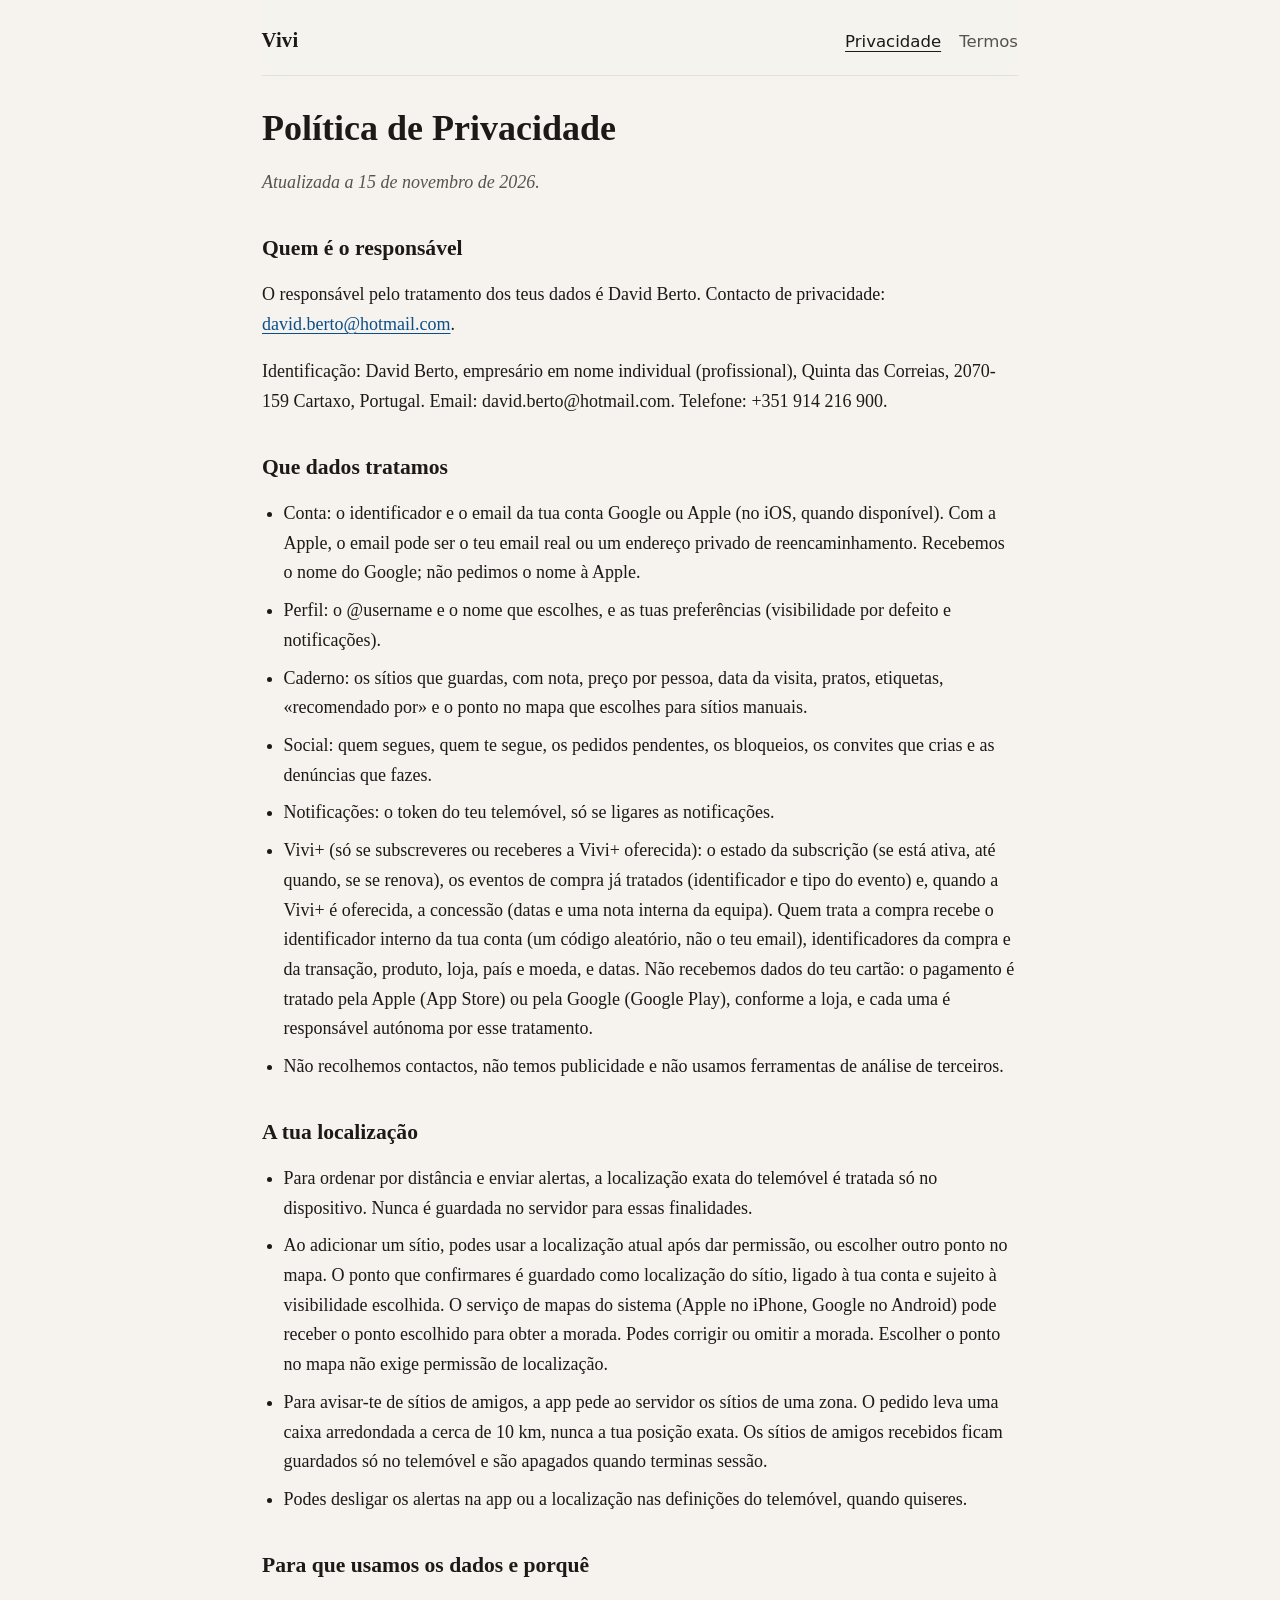
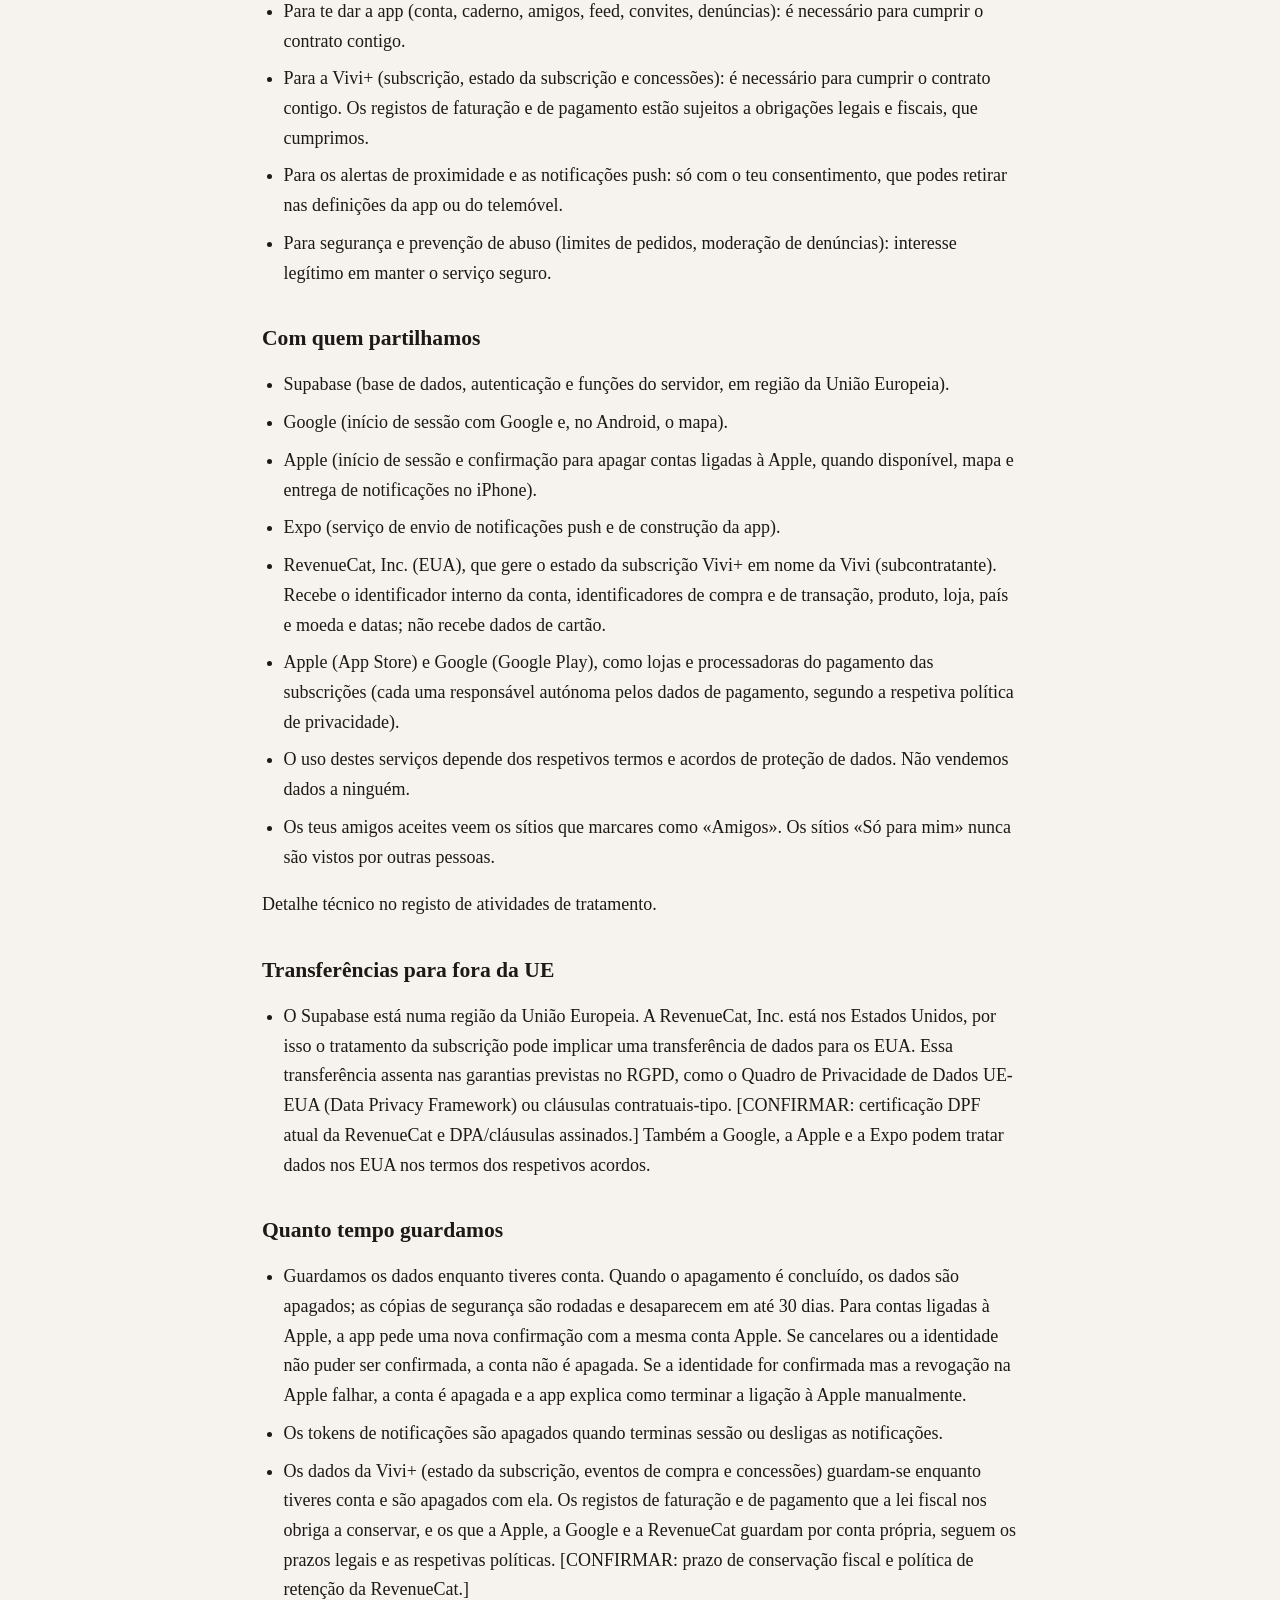
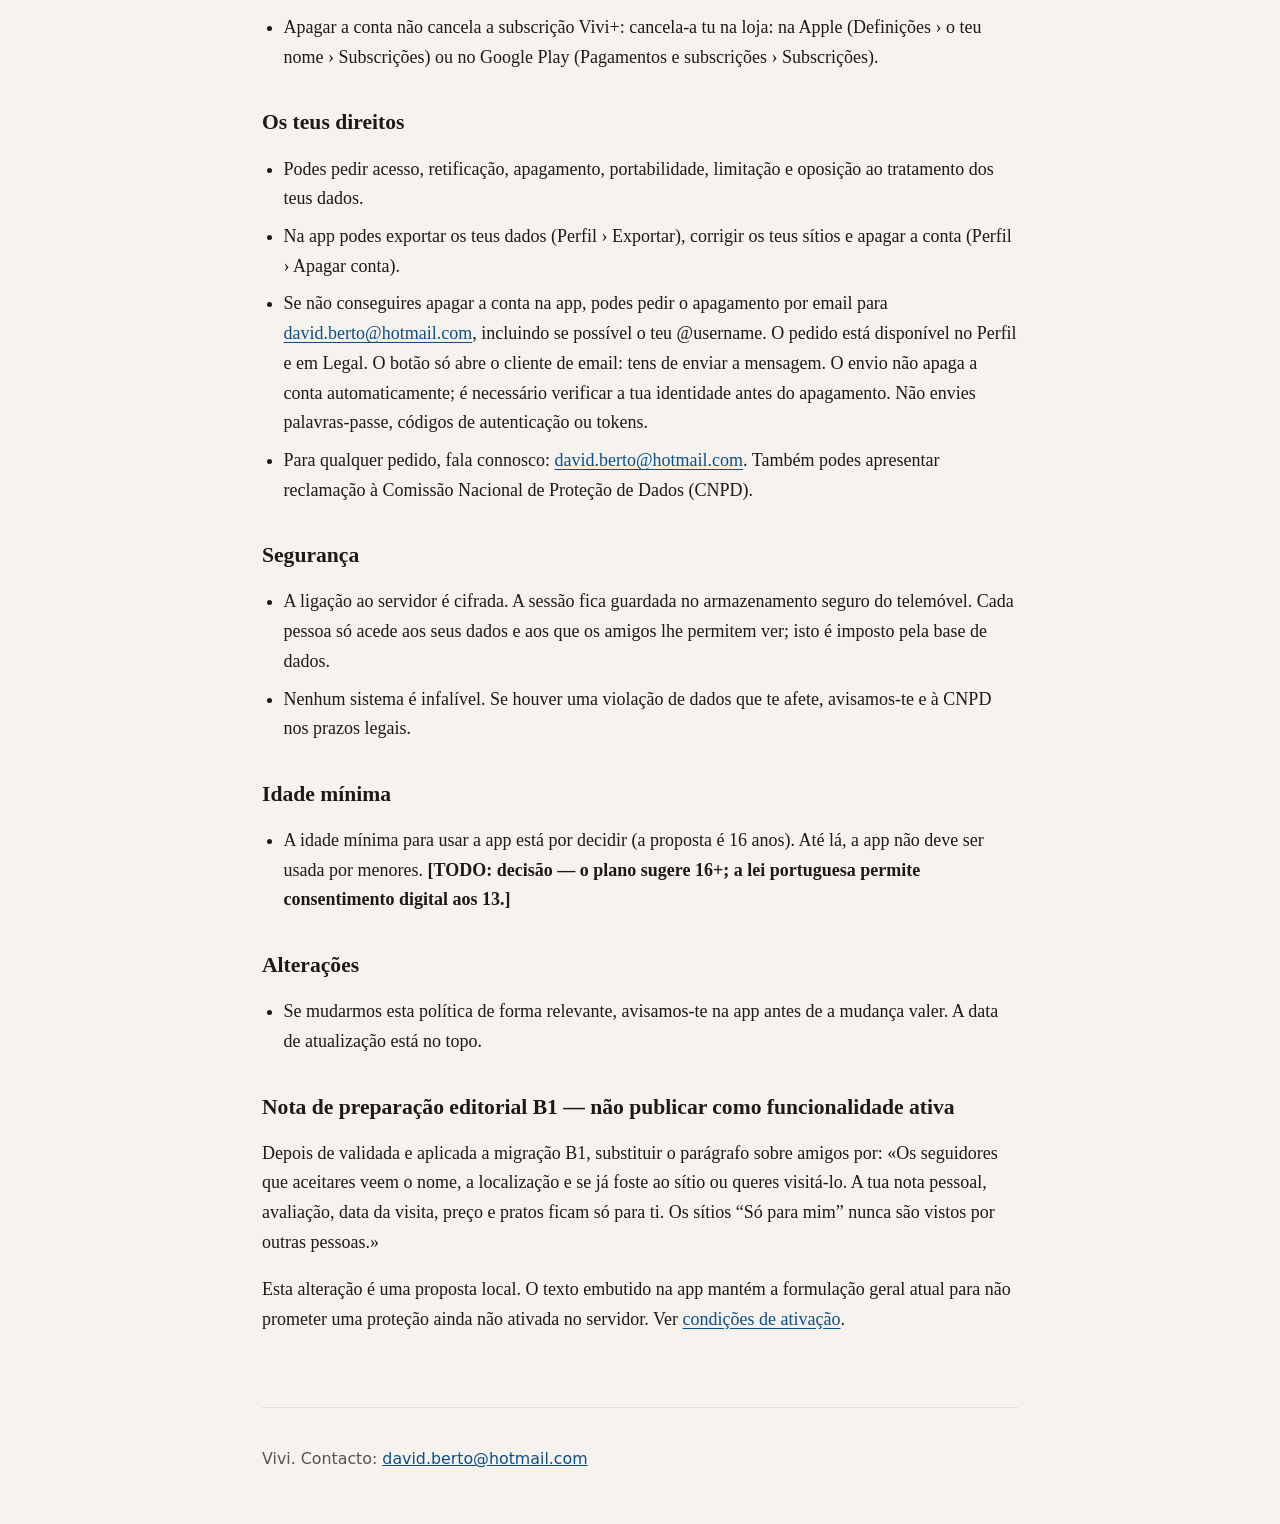
==== privacidade/index.html @ 9179699f "docs: publish Vivi privacy policy and terms on GitHub Pages Generated from DBerto/fui-e-gostei@867d0" ====
<!DOCTYPE html>
<html lang="pt-PT">
<head>
  <meta charset="utf-8">
  <meta name="viewport" content="width=device-width, initial-scale=1">
  <title>Política de Privacidade — Vivi</title>
  <meta name="description" content="Política de Privacidade da app Vivi. Contacto: david.berto@hotmail.com.">
  <link rel="stylesheet" href="../styles.css">
</head>
<body>
  <header class="site-header">
    <a class="brand" href="../">Vivi</a>
    <nav>
      <a href="../privacidade/" aria-current="page">Privacidade</a>
      <a href="../termos/">Termos</a>
    </nav>
  </header>
  <main class="doc">
    <h1>Política de Privacidade</h1>
    <p><em>Atualizada a 15 de novembro de 2026.</em></p>
    <h2>Quem é o responsável</h2>
    <p>O responsável pelo tratamento dos teus dados é David Berto. Contacto de privacidade: <a href="mailto:david.berto@hotmail.com">david.berto@hotmail.com</a>.</p>
    <p>Identificação: David Berto, empresário em nome individual (profissional), Quinta das Correias, 2070-159 Cartaxo, Portugal. Email: david.berto@hotmail.com. Telefone: +351 914 216 900.</p>
    <h2>Que dados tratamos</h2>
    <ul>
    <li>Conta: o identificador e o email da tua conta Google ou Apple (no iOS, quando disponível). Com a Apple, o email pode ser o teu email real ou um endereço privado de reencaminhamento. Recebemos o nome do Google; não pedimos o nome à Apple.</li>
    <li>Perfil: o @username e o nome que escolhes, e as tuas preferências (visibilidade por defeito e notificações).</li>
    <li>Caderno: os sítios que guardas, com nota, preço por pessoa, data da visita, pratos, etiquetas, «recomendado por» e o ponto no mapa que escolhes para sítios manuais.</li>
    <li>Social: quem segues, quem te segue, os pedidos pendentes, os bloqueios, os convites que crias e as denúncias que fazes.</li>
    <li>Notificações: o token do teu telemóvel, só se ligares as notificações.</li>
    <li>Vivi+ (só se subscreveres ou receberes a Vivi+ oferecida): o estado da subscrição (se está ativa, até quando, se se renova), os eventos de compra já tratados (identificador e tipo do evento) e, quando a Vivi+ é oferecida, a concessão (datas e uma nota interna da equipa). Quem trata a compra recebe o identificador interno da tua conta (um código aleatório, não o teu email), identificadores da compra e da transação, produto, loja, país e moeda, e datas. Não recebemos dados do teu cartão: o pagamento é tratado pela Apple (App Store) ou pela Google (Google Play), conforme a loja, e cada uma é responsável autónoma por esse tratamento.</li>
    <li>Não recolhemos contactos, não temos publicidade e não usamos ferramentas de análise de terceiros.</li>
    </ul>
    <h2>A tua localização</h2>
    <ul>
    <li>Para ordenar por distância e enviar alertas, a localização exata do telemóvel é tratada só no dispositivo. Nunca é guardada no servidor para essas finalidades.</li>
    <li>Ao adicionar um sítio, podes usar a localização atual após dar permissão, ou escolher outro ponto no mapa. O ponto que confirmares é guardado como localização do sítio, ligado à tua conta e sujeito à visibilidade escolhida. O serviço de mapas do sistema (Apple no iPhone, Google no Android) pode receber o ponto escolhido para obter a morada. Podes corrigir ou omitir a morada. Escolher o ponto no mapa não exige permissão de localização.</li>
    <li>Para avisar-te de sítios de amigos, a app pede ao servidor os sítios de uma zona. O pedido leva uma caixa arredondada a cerca de 10 km, nunca a tua posição exata. Os sítios de amigos recebidos ficam guardados só no telemóvel e são apagados quando terminas sessão.</li>
    <li>Podes desligar os alertas na app ou a localização nas definições do telemóvel, quando quiseres.</li>
    </ul>
    <h2>Para que usamos os dados e porquê</h2>
    <ul>
    <li>Para te dar a app (conta, caderno, amigos, feed, convites, denúncias): é necessário para cumprir o contrato contigo.</li>
    <li>Para a Vivi+ (subscrição, estado da subscrição e concessões): é necessário para cumprir o contrato contigo. Os registos de faturação e de pagamento estão sujeitos a obrigações legais e fiscais, que cumprimos.</li>
    <li>Para os alertas de proximidade e as notificações push: só com o teu consentimento, que podes retirar nas definições da app ou do telemóvel.</li>
    <li>Para segurança e prevenção de abuso (limites de pedidos, moderação de denúncias): interesse legítimo em manter o serviço seguro.</li>
    </ul>
    <h2>Com quem partilhamos</h2>
    <ul>
    <li>Supabase (base de dados, autenticação e funções do servidor, em região da União Europeia).</li>
    <li>Google (início de sessão com Google e, no Android, o mapa).</li>
    <li>Apple (início de sessão e confirmação para apagar contas ligadas à Apple, quando disponível, mapa e entrega de notificações no iPhone).</li>
    <li>Expo (serviço de envio de notificações push e de construção da app).</li>
    <li>RevenueCat, Inc. (EUA), que gere o estado da subscrição Vivi+ em nome da Vivi (subcontratante). Recebe o identificador interno da conta, identificadores de compra e de transação, produto, loja, país e moeda e datas; não recebe dados de cartão.</li>
    <li>Apple (App Store) e Google (Google Play), como lojas e processadoras do pagamento das subscrições (cada uma responsável autónoma pelos dados de pagamento, segundo a respetiva política de privacidade).</li>
    <li>O uso destes serviços depende dos respetivos termos e acordos de proteção de dados. Não vendemos dados a ninguém.</li>
    <li>Os teus amigos aceites veem os sítios que marcares como «Amigos». Os sítios «Só para mim» nunca são vistos por outras pessoas.</li>
    </ul>
    <p>Detalhe técnico no registo de atividades de tratamento.</p>
    <h2>Transferências para fora da UE</h2>
    <ul>
    <li>O Supabase está numa região da União Europeia. A RevenueCat, Inc. está nos Estados Unidos, por isso o tratamento da subscrição pode implicar uma transferência de dados para os EUA. Essa transferência assenta nas garantias previstas no RGPD, como o Quadro de Privacidade de Dados UE-EUA (Data Privacy Framework) ou cláusulas contratuais-tipo. [CONFIRMAR: certificação DPF atual da RevenueCat e DPA/cláusulas assinados.] Também a Google, a Apple e a Expo podem tratar dados nos EUA nos termos dos respetivos acordos.</li>
    </ul>
    <h2>Quanto tempo guardamos</h2>
    <ul>
    <li>Guardamos os dados enquanto tiveres conta. Quando o apagamento é concluído, os dados são apagados; as cópias de segurança são rodadas e desaparecem em até 30 dias. Para contas ligadas à Apple, a app pede uma nova confirmação com a mesma conta Apple. Se cancelares ou a identidade não puder ser confirmada, a conta não é apagada. Se a identidade for confirmada mas a revogação na Apple falhar, a conta é apagada e a app explica como terminar a ligação à Apple manualmente.</li>
    <li>Os tokens de notificações são apagados quando terminas sessão ou desligas as notificações.</li>
    <li>Os dados da Vivi+ (estado da subscrição, eventos de compra e concessões) guardam-se enquanto tiveres conta e são apagados com ela. Os registos de faturação e de pagamento que a lei fiscal nos obriga a conservar, e os que a Apple, a Google e a RevenueCat guardam por conta própria, seguem os prazos legais e as respetivas políticas. [CONFIRMAR: prazo de conservação fiscal e política de retenção da RevenueCat.]</li>
    <li>Apagar a conta não cancela a subscrição Vivi+: cancela-a tu na loja: na Apple (Definições › o teu nome › Subscrições) ou no Google Play (Pagamentos e subscrições › Subscrições).</li>
    </ul>
    <h2>Os teus direitos</h2>
    <ul>
    <li>Podes pedir acesso, retificação, apagamento, portabilidade, limitação e oposição ao tratamento dos teus dados.</li>
    <li>Na app podes exportar os teus dados (Perfil › Exportar), corrigir os teus sítios e apagar a conta (Perfil › Apagar conta).</li>
    <li>Se não conseguires apagar a conta na app, podes pedir o apagamento por email para <a href="mailto:david.berto@hotmail.com?subject=Pedido%20de%20apagamento%20de%20conta%20%E2%80%94%20Vivi">david.berto@hotmail.com</a>, incluindo se possível o teu @username. O pedido está disponível no Perfil e em Legal. O botão só abre o cliente de email: tens de enviar a mensagem. O envio não apaga a conta automaticamente; é necessário verificar a tua identidade antes do apagamento. Não envies palavras-passe, códigos de autenticação ou tokens.</li>
    <li>Para qualquer pedido, fala connosco: <a href="mailto:david.berto@hotmail.com">david.berto@hotmail.com</a>. Também podes apresentar reclamação à Comissão Nacional de Proteção de Dados (CNPD).</li>
    </ul>
    <h2>Segurança</h2>
    <ul>
    <li>A ligação ao servidor é cifrada. A sessão fica guardada no armazenamento seguro do telemóvel. Cada pessoa só acede aos seus dados e aos que os amigos lhe permitem ver; isto é imposto pela base de dados.</li>
    <li>Nenhum sistema é infalível. Se houver uma violação de dados que te afete, avisamos-te e à CNPD nos prazos legais.</li>
    </ul>
    <h2>Idade mínima</h2>
    <ul>
    <li>A idade mínima para usar a app está por decidir (a proposta é 16 anos). Até lá, a app não deve ser usada por menores. <strong>[TODO: decisão — o plano sugere 16+; a lei portuguesa permite consentimento digital aos 13.]</strong></li>
    </ul>
    <h2>Alterações</h2>
    <ul>
    <li>Se mudarmos esta política de forma relevante, avisamos-te na app antes de a mudança valer. A data de atualização está no topo.</li>
    </ul>
    <h2>Nota de preparação editorial B1 — não publicar como funcionalidade ativa</h2>
    <p>Depois de validada e aplicada a migração B1, substituir o parágrafo sobre amigos por: «Os seguidores que aceitares veem o nome, a localização e se já foste ao sítio ou queres visitá-lo. A tua nota pessoal, avaliação, data da visita, preço e pratos ficam só para ti. Os sítios “Só para mim” nunca são vistos por outras pessoas.»</p>
    <p>Esta alteração é uma proposta local. O texto embutido na app mantém a formulação geral atual para não prometer uma proteção ainda não ativada no servidor. Ver <a href="../redesign/propostas-2026-11.md">condições de ativação</a>.</p>
  </main>
  <footer class="site-footer">
    <p>Vivi. Contacto: <a href="mailto:david.berto@hotmail.com">david.berto@hotmail.com</a></p>
  </footer>
</body>
</html>
---- styles.css ----
:root {
  color-scheme: light dark;
  --bg: #f6f3ee;
  --fg: #1c1917;
  --muted: #57534e;
  --link: #0b4f8a;
  --link-hover: #083860;
  --border: #e4dfd7;
  --header-bg: rgba(246, 243, 238, 0.9);
  --footer-fg: #57534e;
}

@media (prefers-color-scheme: dark) {
  :root {
    --bg: #1c1917;
    --fg: #f5f5f4;
    --muted: #a8a29e;
    --link: #8ec0ee;
    --link-hover: #c5dff7;
    --border: #3f3a36;
    --header-bg: rgba(28, 25, 23, 0.92);
    --footer-fg: #a8a29e;
  }
}

* { box-sizing: border-box; }

html {
  font-size: 112.5%;
  -webkit-text-size-adjust: 100%;
}

body {
  margin: 0;
  min-height: 100vh;
  display: flex;
  flex-direction: column;
  background: var(--bg);
  color: var(--fg);
  font-family: "Iowan Old Style", "Palatino Linotype", Palatino, "Book Antiqua",
    "Source Serif 4", Georgia, serif;
  line-height: 1.65;
}

.site-header,
.site-footer,
main {
  width: min(42rem, calc(100% - 2.4rem));
  margin-inline: auto;
}

.site-header {
  display: flex;
  align-items: baseline;
  justify-content: space-between;
  gap: 1rem;
  padding: 1.25rem 0 1rem;
  border-bottom: 1px solid var(--border);
  position: sticky;
  top: 0;
  background: var(--header-bg);
  backdrop-filter: blur(10px);
}

.brand {
  font-weight: 700;
  font-size: 1.15rem;
  letter-spacing: 0.01em;
  color: var(--fg);
  text-decoration: none;
}

nav {
  display: flex;
  gap: 1rem;
  font-family: ui-sans-serif, system-ui, -apple-system, "Segoe UI", sans-serif;
  font-size: 0.92rem;
}

nav a {
  color: var(--muted);
  text-decoration: none;
}

nav a:hover,
.brand:hover {
  color: var(--link);
}

nav a[aria-current="page"] {
  color: var(--fg);
  text-decoration: underline;
  text-underline-offset: 0.25em;
}

main {
  flex: 1;
  padding: 1.75rem 0 3rem;
}

.doc h1 {
  font-size: 2rem;
  line-height: 1.2;
  font-weight: 700;
  margin: 0 0 0.4rem;
}

.doc h2 {
  font-size: 1.2rem;
  line-height: 1.3;
  margin: 2rem 0 0.6rem;
}

.doc p,
.doc li {
  color: var(--fg);
}

.doc em {
  color: var(--muted);
  font-style: italic;
}

.doc ul {
  padding-left: 1.2rem;
}

.doc li {
  margin: 0.45rem 0;
}

.doc a {
  color: var(--link);
  text-underline-offset: 0.15em;
}

.doc a:hover {
  color: var(--link-hover);
}

.doc code {
  font-family: ui-monospace, "SF Mono", Menlo, Consolas, monospace;
  font-size: 0.88em;
  background: color-mix(in srgb, var(--border) 60%, transparent);
  padding: 0.05em 0.35em;
  border-radius: 0.25em;
}

.home h1 {
  font-size: 2rem;
  margin: 2.2rem 0 0.6rem;
}

.home p {
  color: var(--fg);
  margin: 0.7rem 0;
}

.home .lead {
  color: var(--muted);
  font-size: 1.05rem;
}

.card-list {
  list-style: none;
  padding: 0;
  margin: 1.75rem 0 0;
  display: grid;
  gap: 0.85rem;
}

.card-list a {
  display: block;
  padding: 1rem 1.1rem;
  border: 1px solid var(--border);
  border-radius: 0.75rem;
  text-decoration: none;
  color: var(--fg);
}

.card-list a:hover {
  border-color: var(--link);
}

.card-list strong {
  display: block;
  font-size: 1.05rem;
}

.card-list span {
  display: block;
  margin-top: 0.2rem;
  color: var(--muted);
  font-size: 0.95rem;
}

.site-footer {
  padding: 1.25rem 0 2rem;
  border-top: 1px solid var(--border);
  color: var(--footer-fg);
  font-family: ui-sans-serif, system-ui, -apple-system, "Segoe UI", sans-serif;
  font-size: 0.88rem;
}

.site-footer a { color: var(--link); }
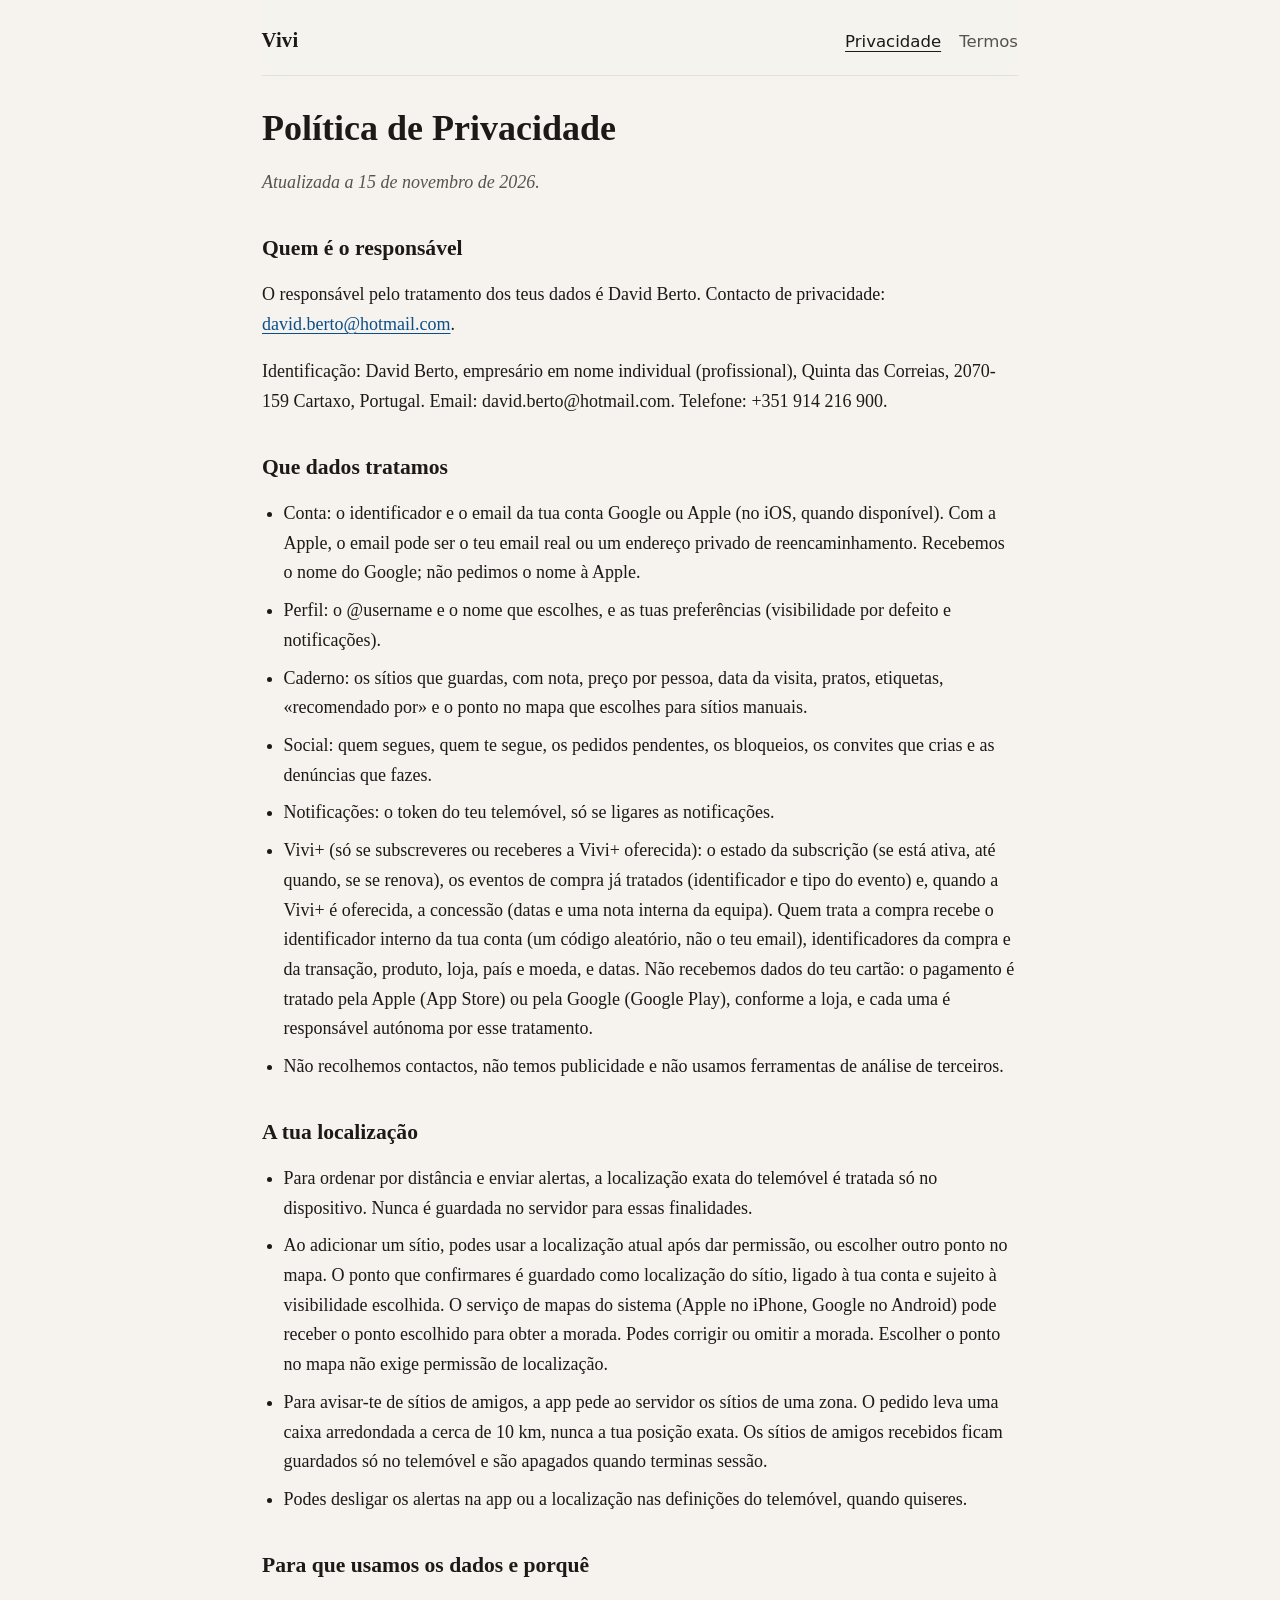
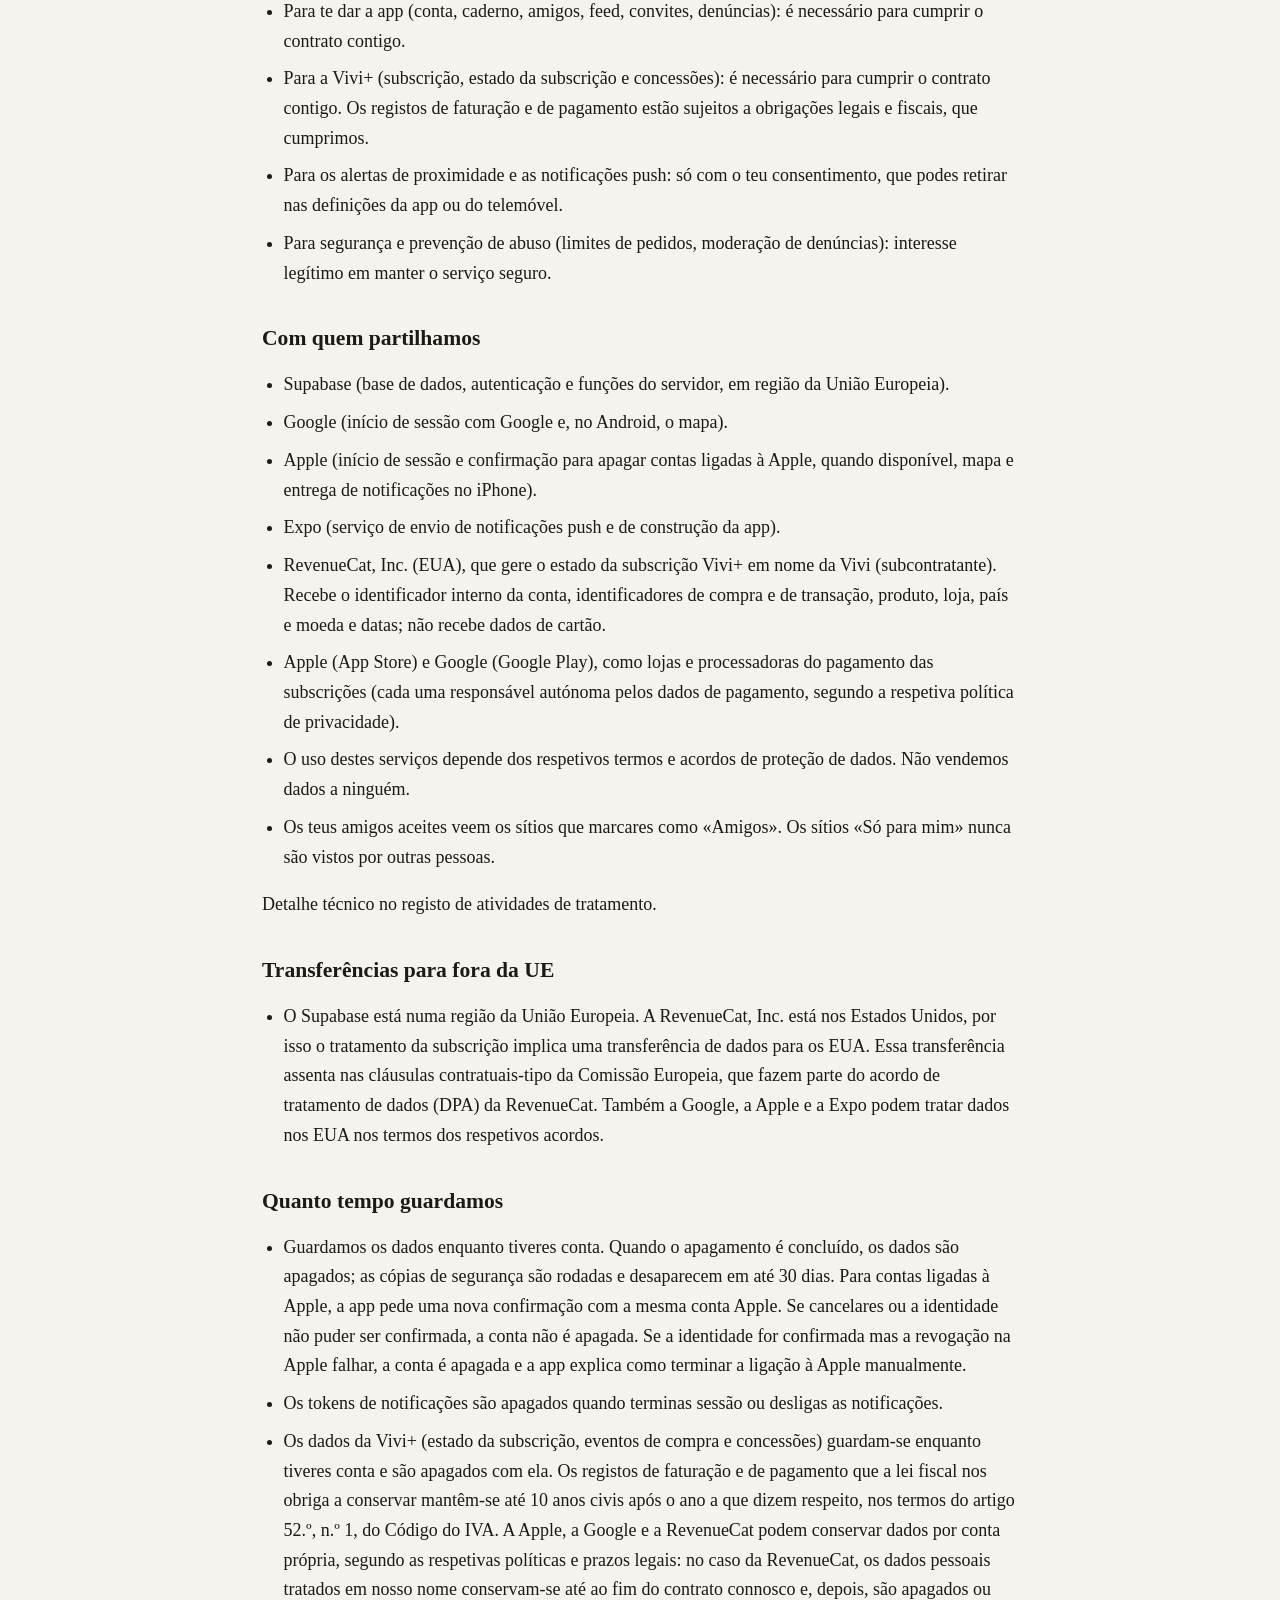
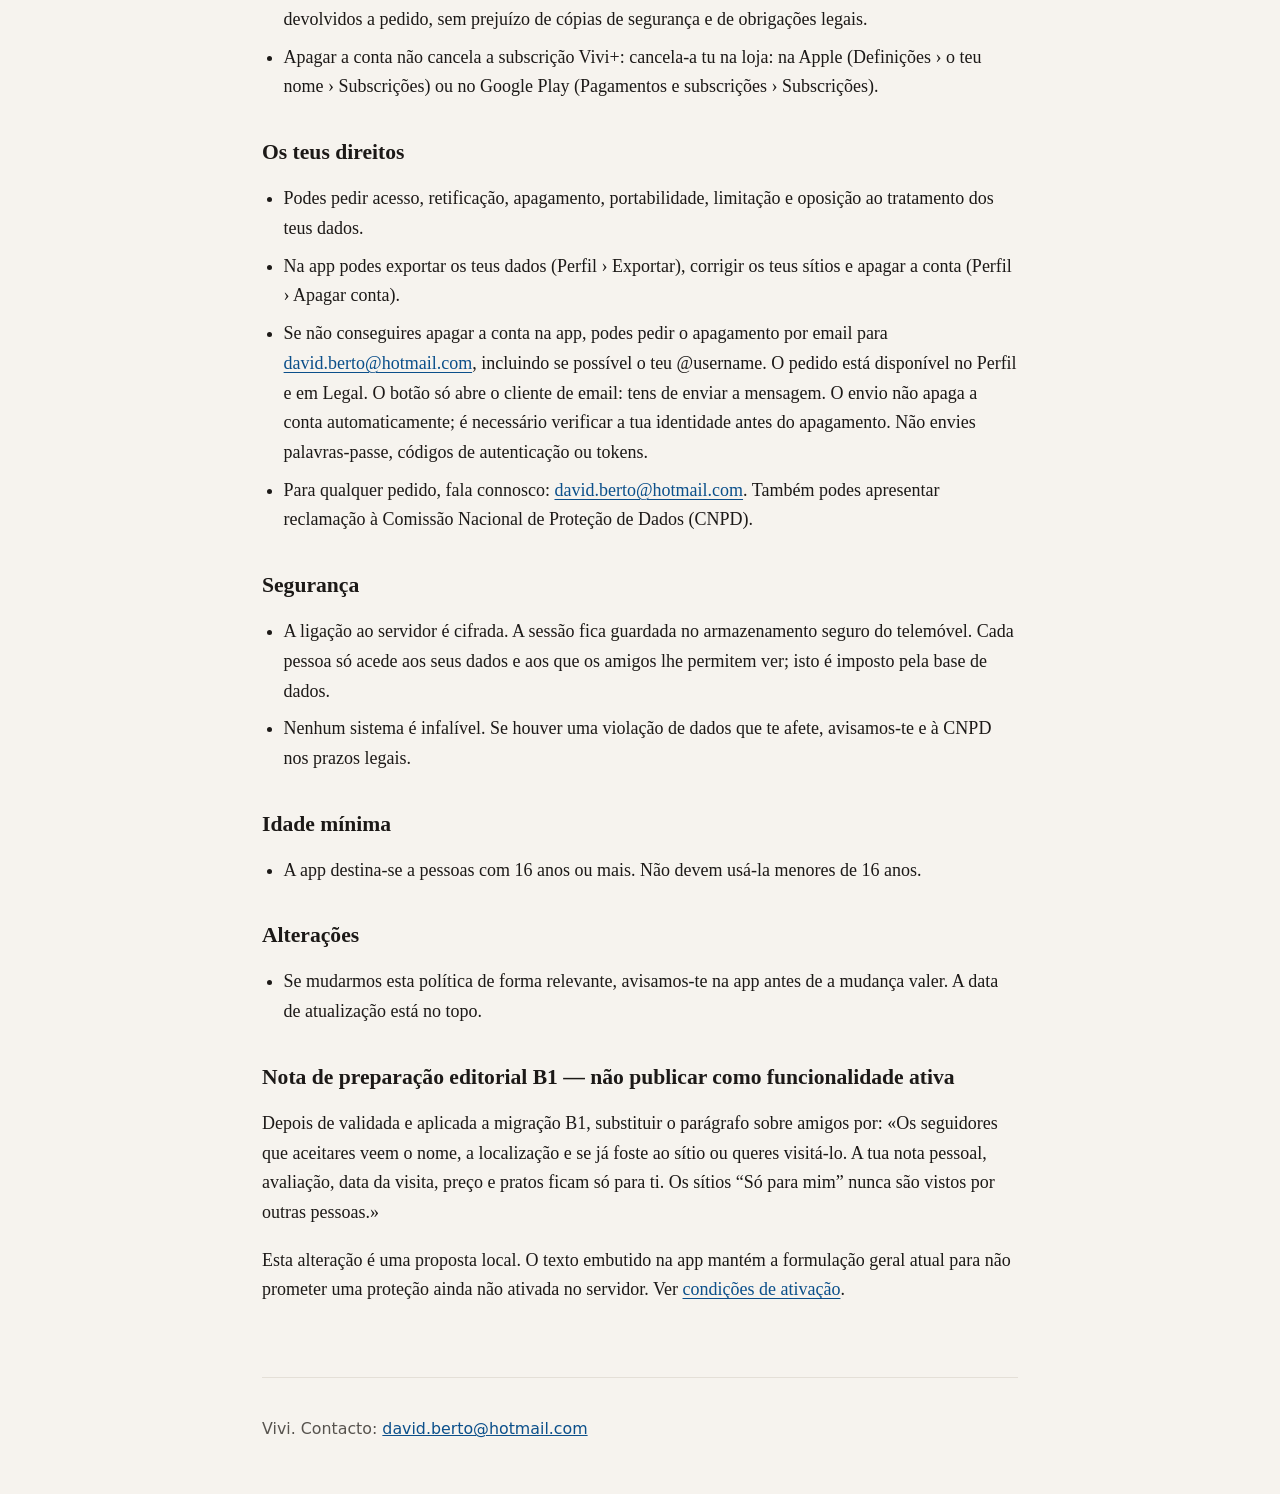
==== commit 9bd4251f: "docs: update privacy policy and terms from fui-e-gostei@b863cbf Age 16, RevenueCat transfers via SCC" ====
--- a/privacidade/index.html
+++ b/privacidade/index.html
@@ -59,13 +59,13 @@
     <p>Detalhe técnico no registo de atividades de tratamento.</p>
     <h2>Transferências para fora da UE</h2>
     <ul>
-    <li>O Supabase está numa região da União Europeia. A RevenueCat, Inc. está nos Estados Unidos, por isso o tratamento da subscrição pode implicar uma transferência de dados para os EUA. Essa transferência assenta nas garantias previstas no RGPD, como o Quadro de Privacidade de Dados UE-EUA (Data Privacy Framework) ou cláusulas contratuais-tipo. [CONFIRMAR: certificação DPF atual da RevenueCat e DPA/cláusulas assinados.] Também a Google, a Apple e a Expo podem tratar dados nos EUA nos termos dos respetivos acordos.</li>
+    <li>O Supabase está numa região da União Europeia. A RevenueCat, Inc. está nos Estados Unidos, por isso o tratamento da subscrição implica uma transferência de dados para os EUA. Essa transferência assenta nas cláusulas contratuais-tipo da Comissão Europeia, que fazem parte do acordo de tratamento de dados (DPA) da RevenueCat. Também a Google, a Apple e a Expo podem tratar dados nos EUA nos termos dos respetivos acordos.</li>
     </ul>
     <h2>Quanto tempo guardamos</h2>
     <ul>
     <li>Guardamos os dados enquanto tiveres conta. Quando o apagamento é concluído, os dados são apagados; as cópias de segurança são rodadas e desaparecem em até 30 dias. Para contas ligadas à Apple, a app pede uma nova confirmação com a mesma conta Apple. Se cancelares ou a identidade não puder ser confirmada, a conta não é apagada. Se a identidade for confirmada mas a revogação na Apple falhar, a conta é apagada e a app explica como terminar a ligação à Apple manualmente.</li>
     <li>Os tokens de notificações são apagados quando terminas sessão ou desligas as notificações.</li>
-    <li>Os dados da Vivi+ (estado da subscrição, eventos de compra e concessões) guardam-se enquanto tiveres conta e são apagados com ela. Os registos de faturação e de pagamento que a lei fiscal nos obriga a conservar, e os que a Apple, a Google e a RevenueCat guardam por conta própria, seguem os prazos legais e as respetivas políticas. [CONFIRMAR: prazo de conservação fiscal e política de retenção da RevenueCat.]</li>
+    <li>Os dados da Vivi+ (estado da subscrição, eventos de compra e concessões) guardam-se enquanto tiveres conta e são apagados com ela. Os registos de faturação e de pagamento que a lei fiscal nos obriga a conservar mantêm-se até 10 anos civis após o ano a que dizem respeito, nos termos do artigo 52.º, n.º 1, do Código do IVA. A Apple, a Google e a RevenueCat podem conservar dados por conta própria, segundo as respetivas políticas e prazos legais: no caso da RevenueCat, os dados pessoais tratados em nosso nome conservam-se até ao fim do contrato connosco e, depois, são apagados ou devolvidos a pedido, sem prejuízo de cópias de segurança e de obrigações legais.</li>
     <li>Apagar a conta não cancela a subscrição Vivi+: cancela-a tu na loja: na Apple (Definições › o teu nome › Subscrições) ou no Google Play (Pagamentos e subscrições › Subscrições).</li>
     </ul>
     <h2>Os teus direitos</h2>
@@ -82,7 +82,7 @@
     </ul>
     <h2>Idade mínima</h2>
     <ul>
-    <li>A idade mínima para usar a app está por decidir (a proposta é 16 anos). Até lá, a app não deve ser usada por menores. <strong>[TODO: decisão — o plano sugere 16+; a lei portuguesa permite consentimento digital aos 13.]</strong></li>
+    <li>A app destina-se a pessoas com 16 anos ou mais. Não devem usá-la menores de 16 anos.</li>
     </ul>
     <h2>Alterações</h2>
     <ul>
